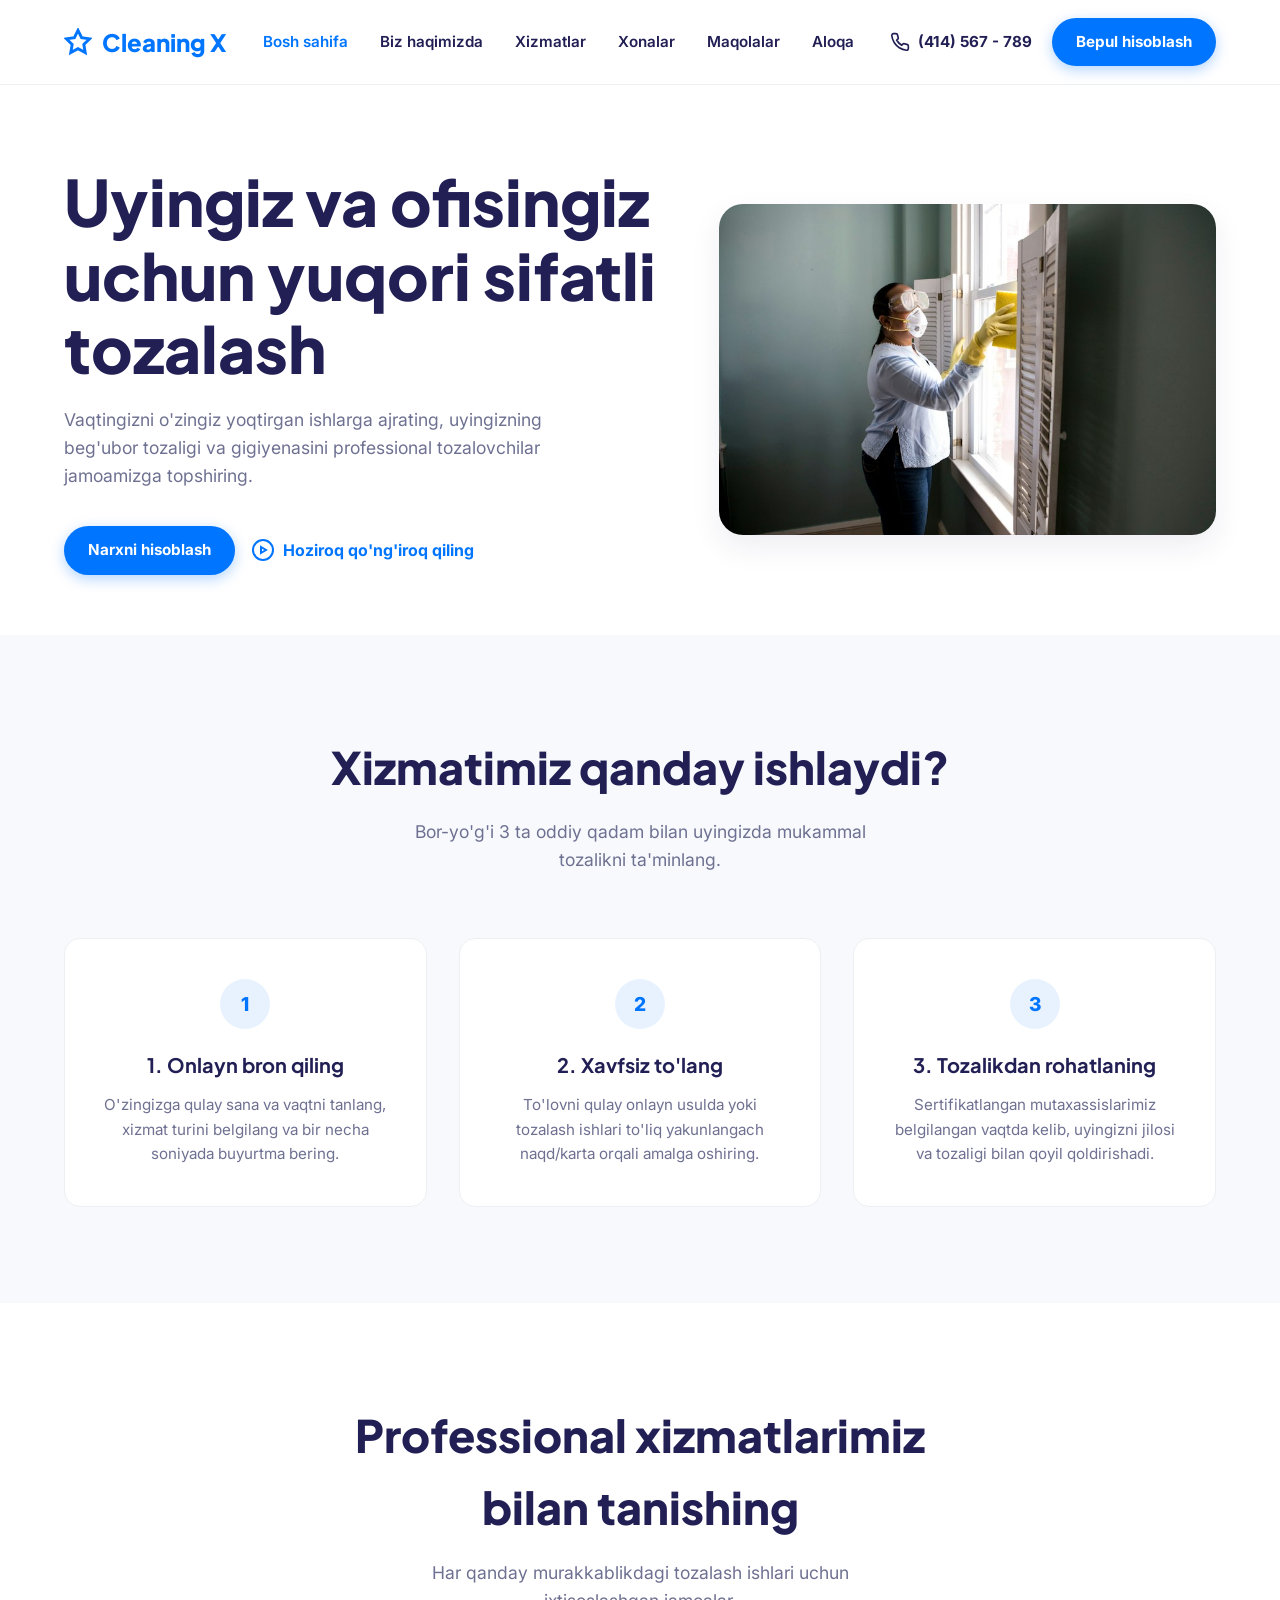
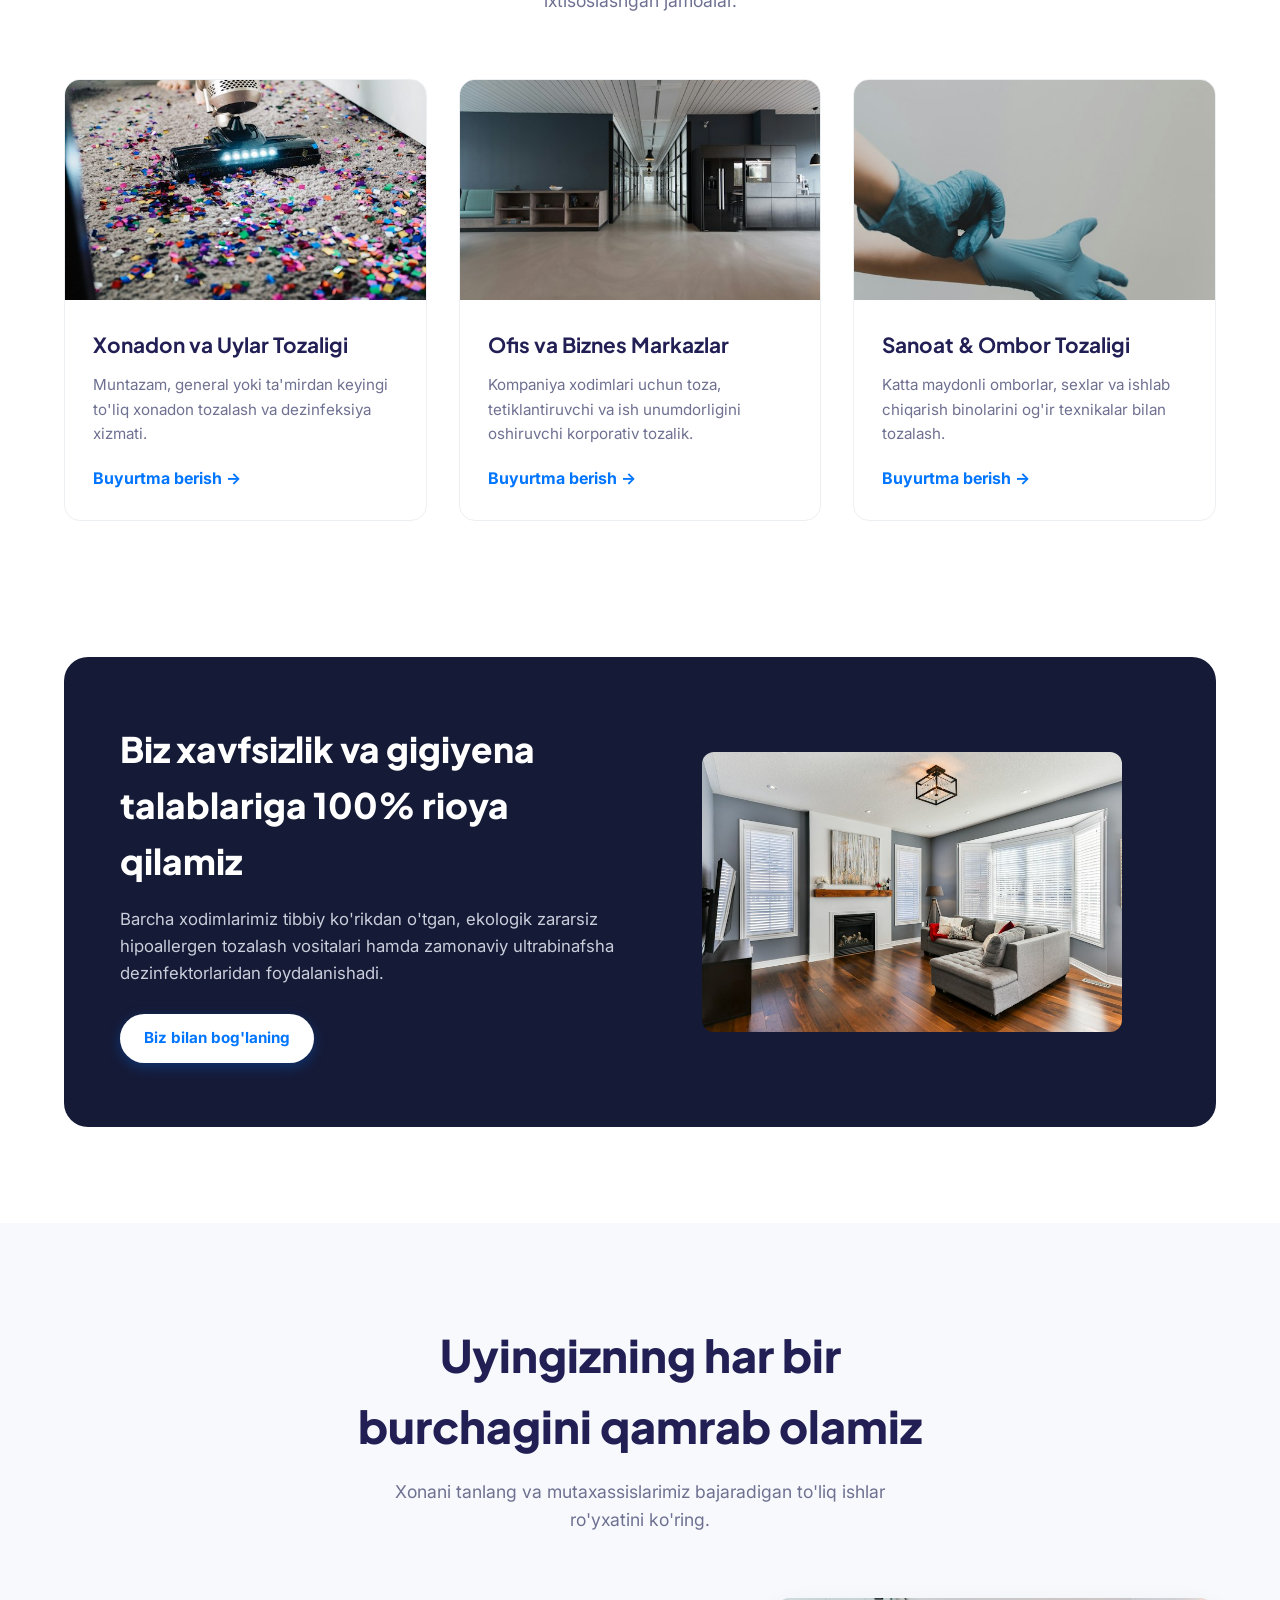
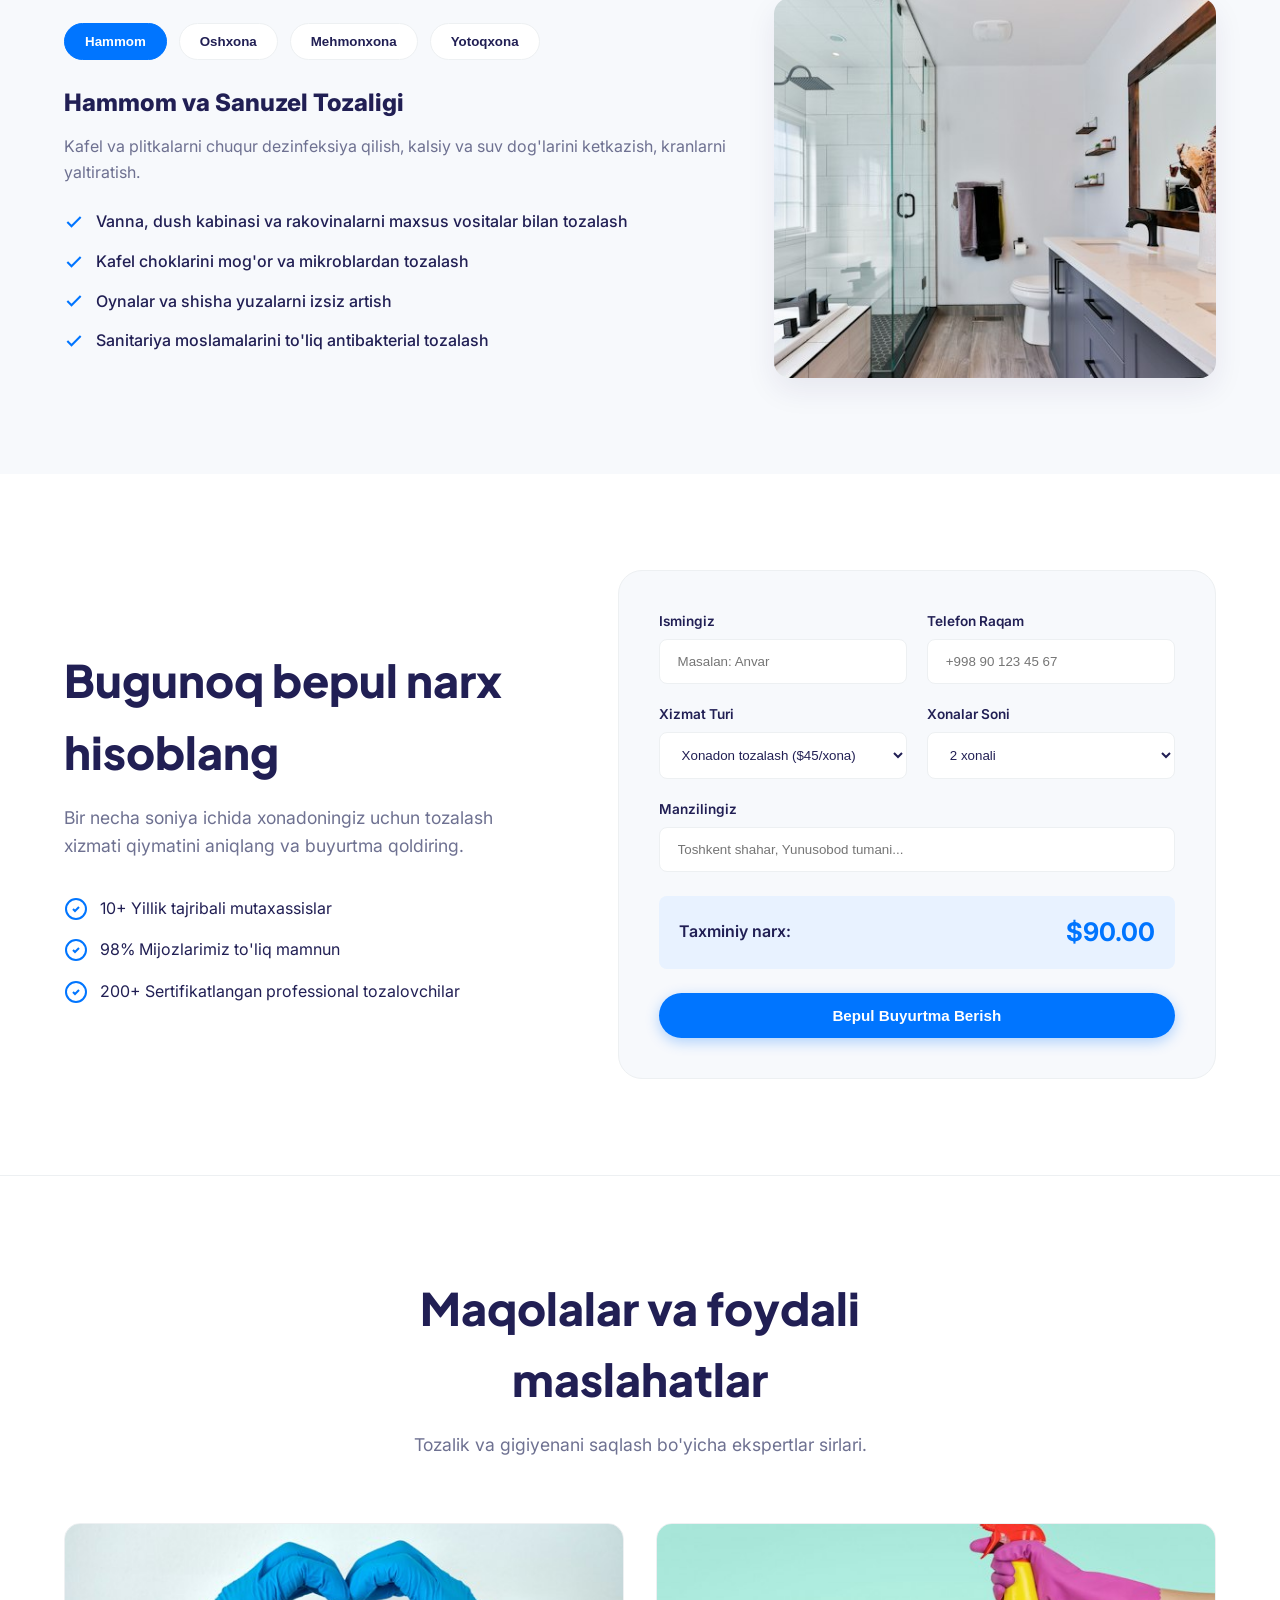
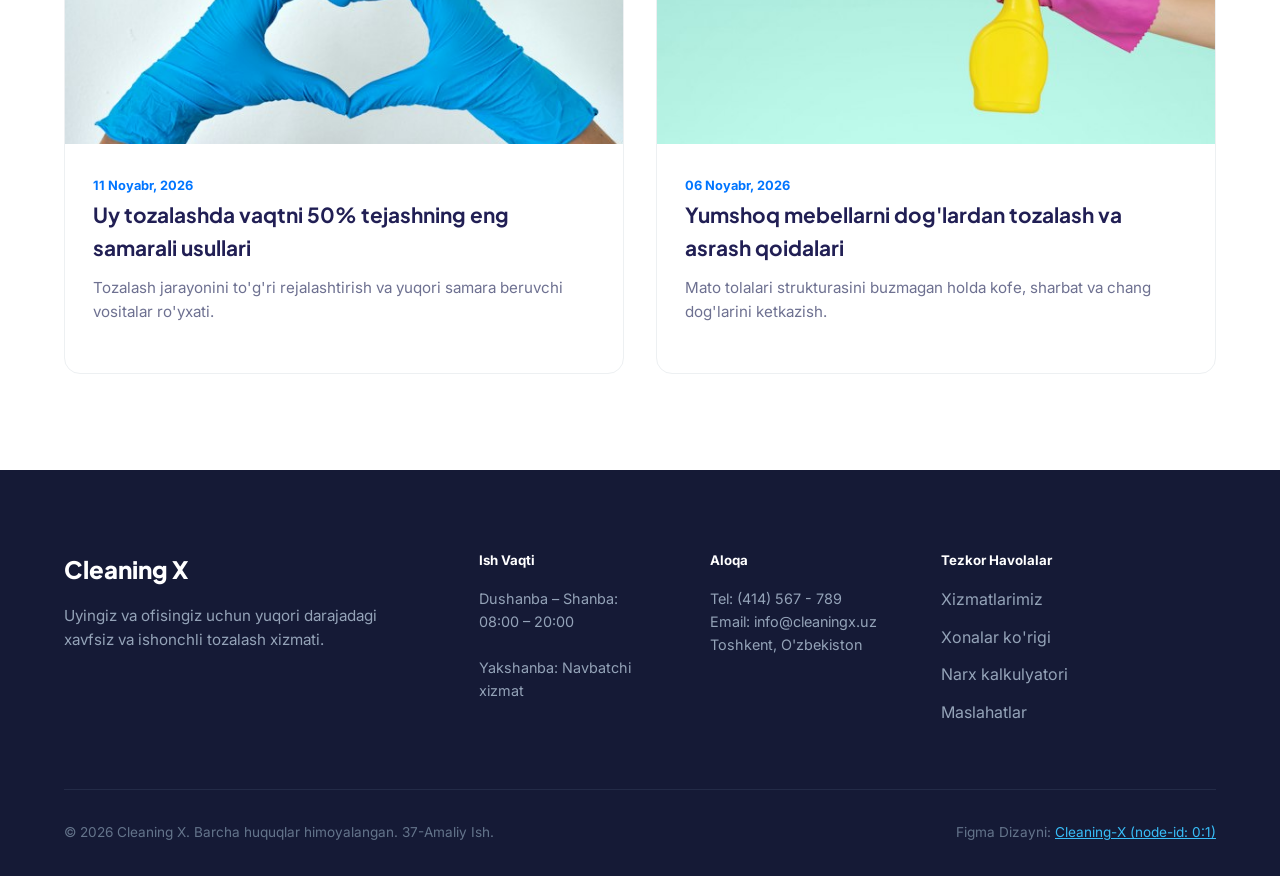
==== index.html @ f3438042 "feat: complete amaliy 37 Cleaning-X platform from Figma design (node-id: 0:1)" ====
<!DOCTYPE html>
<html lang="uz">
<head>
  <meta charset="UTF-8">
  <meta name="viewport" content="width=device-width, initial-scale=1.0">
  <title>Cleaning X — Uylar va Ofislarni Professional Tozalash Xizmati</title>
  <meta name="description" content="Xonadonlar, kottejlar va ofislar uchun professional tozalash, kimyoviy tozalash va dezinfeksiya xizmati — Cleaning X (37-Amaliy Ish).">
  
  <link rel="preconnect" href="https://fonts.googleapis.com">
  <link rel="preconnect" href="https://fonts.gstatic.com" crossorigin>
  <link href="https://fonts.googleapis.com/css2?family=Inter:wght@400;500;600;700&family=Plus+Jakarta+Sans:wght@600;700;800&display=swap" rel="stylesheet">
  
  <link rel="stylesheet" href="css/styles.css">
  <link rel="icon" type="image/png" href="figma_preview.png">
</head>
<body>

  <!-- HEADER -->
  <header class="site-header">
    <div class="container header-inner">
      <a href="index.html" class="logo">
        <svg width="28" height="28" viewBox="0 0 24 24" fill="none" stroke="currentColor" stroke-width="2.5"><polygon points="12 2 15.09 8.26 22 9.27 17 14.14 18.18 21.02 12 17.77 5.82 21.02 7 14.14 2 9.27 8.91 8.26 12 2"/></svg>
        <span>Cleaning X</span>
      </a>

      <ul class="nav-menu">
        <li><a href="index.html" class="nav-link active">Bosh sahifa</a></li>
        <li><a href="#about" class="nav-link">Biz haqimizda</a></li>
        <li><a href="#services" class="nav-link">Xizmatlar</a></li>
        <li><a href="#rooms" class="nav-link">Xonalar</a></li>
        <li><a href="#articles" class="nav-link">Maqolalar</a></li>
        <li><a href="#quote" class="nav-link">Aloqa</a></li>
      </ul>

      <div class="header-right">
        <a href="tel:414567789" class="phone-link">
          <svg width="20" height="20" viewBox="0 0 24 24" fill="none" stroke="currentColor" stroke-width="2"><path d="M22 16.92v3a2 2 0 0 1-2.18 2 19.79 19.79 0 0 1-8.63-3.07 19.5 19.5 0 0 1-6-6 19.79 19.79 0 0 1-3.07-8.67A2 2 0 0 1 4.11 2h3a2 2 0 0 1 2 1.72 12.84 12.84 0 0 0 .7 2.81 2 2 0 0 1-.45 2.11L8.09 9.91a16 16 0 0 0 6 6l1.27-1.27a2 2 0 0 1 2.11-.45 12.84 12.84 0 0 0 2.81.7A2 2 0 0 1 22 16.92z"/></svg>
          (414) 567 - 789
        </a>
        <a href="#quote" class="btn-primary">Bepul hisoblash</a>
      </div>
    </div>
  </header>

  <main>
    <!-- HERO -->
    <section class="hero-section">
      <div class="container hero-grid">
        <div>
          <h1 class="hero-title">
            Uyingiz va ofisingiz uchun yuqori sifatli tozalash
          </h1>
          <p class="hero-desc">
            Vaqtingizni o'zingiz yoqtirgan ishlarga ajrating, uyingizning beg'ubor tozaligi va gigiyenasini professional tozalovchilar jamoamizga topshiring.
          </p>
          <div style="display: flex; gap: 16px; align-items: center;">
            <a href="#quote" class="btn-primary">Narxni hisoblash</a>
            <a href="tel:414567789" style="display: flex; align-items: center; gap: 8px; font-weight: 700; color: var(--color-primary);">
              <svg width="24" height="24" viewBox="0 0 24 24" fill="none" stroke="currentColor" stroke-width="2"><circle cx="12" cy="12" r="10"/><path d="m10 15 5-3-5-3v6Z"/></svg>
              Hoziroq qo'ng'iroq qiling
            </a>
          </div>
        </div>

        <div class="hero-media">
          <img src="assets/cleaner-hero.jpg" alt="Professional tozalash xizmati">
        </div>
      </div>
    </section>

    <!-- QANDAY ISHLAYDI (STEPS) -->
    <section id="about" class="steps-section">
      <div class="container">
        <div class="section-header">
          <h2 class="section-title">Xizmatimiz qanday ishlaydi?</h2>
          <p class="hero-desc" style="margin: 0 auto;">Bor-yo'g'i 3 ta oddiy qadam bilan uyingizda mukammal tozalikni ta'minlang.</p>
        </div>

        <div class="steps-grid">
          <div class="step-card">
            <div class="step-number">1</div>
            <h3 class="step-title">1. Onlayn bron qiling</h3>
            <p class="step-desc">O'zingizga qulay sana va vaqtni tanlang, xizmat turini belgilang va bir necha soniyada buyurtma bering.</p>
          </div>

          <div class="step-card">
            <div class="step-number">2</div>
            <h3 class="step-title">2. Xavfsiz to'lang</h3>
            <p class="step-desc">To'lovni qulay onlayn usulda yoki tozalash ishlari to'liq yakunlangach naqd/karta orqali amalga oshiring.</p>
          </div>

          <div class="step-card">
            <div class="step-number">3</div>
            <h3 class="step-title">3. Tozalikdan rohatlaning</h3>
            <p class="step-desc">Sertifikatlangan mutaxassislarimiz belgilangan vaqtda kelib, uyingizni jilosi va tozaligi bilan qoyil qoldirishadi.</p>
          </div>
        </div>
      </div>
    </section>

    <!-- PROFESSIONAL XIZMATLAR (SERVICES) -->
    <section id="services" class="services-section">
      <div class="container">
        <div class="section-header">
          <h2 class="section-title">Professional xizmatlarimiz bilan tanishing</h2>
          <p class="hero-desc" style="margin: 0 auto;">Har qanday murakkablikdagi tozalash ishlari uchun ixtisoslashgan jamoalar.</p>
        </div>

        <div class="services-grid">
          <div class="service-card">
            <div class="service-thumb"><img src="assets/service-house.jpg" alt="Uy tozalash"></div>
            <div class="service-body">
              <h3 class="service-title">Xonadon va Uylar Tozaligi</h3>
              <p class="service-desc">Muntazam, general yoki ta'mirdan keyingi to'liq xonadon tozalash va dezinfeksiya xizmati.</p>
              <a href="#quote" class="service-link">Buyurtma berish →</a>
            </div>
          </div>

          <div class="service-card">
            <div class="service-thumb"><img src="assets/service-office.jpg" alt="Ofis tozalash"></div>
            <div class="service-body">
              <h3 class="service-title">Ofis va Biznes Markazlar</h3>
              <p class="service-desc">Kompaniya xodimlari uchun toza, tetiklantiruvchi va ish unumdorligini oshiruvchi korporativ tozalik.</p>
              <a href="#quote" class="service-link">Buyurtma berish →</a>
            </div>
          </div>

          <div class="service-card">
            <div class="service-thumb"><img src="assets/service-industrial.jpg" alt="Sanoat tozalash"></div>
            <div class="service-body">
              <h3 class="service-title">Sanoat & Ombor Tozaligi</h3>
              <p class="service-desc">Katta maydonli omborlar, sexlar va ishlab chiqarish binolarini og'ir texnikalar bilan tozalash.</p>
              <a href="#quote" class="service-link">Buyurtma berish →</a>
            </div>
          </div>
        </div>
      </div>
    </section>

    <!-- GIGIYENA VA XAVFSIZLIK BANNERI -->
    <section class="container">
      <div class="safety-banner">
        <div>
          <h2 class="safety-title">Biz xavfsizlik va gigiyena talablariga 100% rioya qilamiz</h2>
          <p class="safety-text">
            Barcha xodimlarimiz tibbiy ko'rikdan o'tgan, ekologik zararsiz hipoallergen tozalash vositalari hamda zamonaviy ultrabinafsha dezinfektorlaridan foydalanishadi.
          </p>
          <a href="tel:414567789" class="btn-primary" style="background: #ffffff; color: var(--color-primary);">Biz bilan bog'laning</a>
        </div>
        <div style="text-align: center;">
          <img src="assets/cleaner-work.jpg" alt="Gigiyena kafolati" style="border-radius: 12px; max-height: 280px; margin: 0 auto;">
        </div>
      </div>
    </section>

    <!-- XONALAR KESIMIDA KO'RISH (ROOM INSPECTOR) -->
    <section id="rooms" class="rooms-section">
      <div class="container">
        <div class="section-header">
          <h2 class="section-title">Uyingizning har bir burchagini qamrab olamiz</h2>
          <p class="hero-desc" style="margin: 0 auto;">Xonani tanlang va mutaxassislarimiz bajaradigan to'liq ishlar ro'yxatini ko'ring.</p>
        </div>

        <div class="rooms-layout">
          <div>
            <div class="rooms-nav">
              <button class="room-tab active" data-room="bath">Hammom</button>
              <button class="room-tab" data-room="kitchen">Oshxona</button>
              <button class="room-tab" data-room="living">Mehmonxona</button>
              <button class="room-tab" data-room="bedroom">Yotoqxona</button>
            </div>

            <h3 id="roomTitle" style="font-size: 1.5rem; font-weight: 800; margin-bottom: 12px;">Hammom va Sanuzel Tozaligi</h3>
            <p id="roomDesc" style="color: var(--color-text-muted); margin-bottom: 20px;">
              Kafel va plitkalarni chuqur dezinfeksiya qilish, kalsiy va suv dog'larini ketkazish, kranlarni yaltiratish.
            </p>

            <ul id="roomChecklist" class="checklist">
              <li>
                <svg width="20" height="20" viewBox="0 0 24 24" fill="none" stroke="currentColor" stroke-width="2.5"><polyline points="20 6 9 17 4 12"/></svg>
                <span>Vanna, dush kabinasi va rakovinalarni maxsus vositalar bilan tozalash</span>
              </li>
              <li>
                <svg width="20" height="20" viewBox="0 0 24 24" fill="none" stroke="currentColor" stroke-width="2.5"><polyline points="20 6 9 17 4 12"/></svg>
                <span>Kafel choklarini mog'or va mikroblardan tozalash</span>
              </li>
              <li>
                <svg width="20" height="20" viewBox="0 0 24 24" fill="none" stroke="currentColor" stroke-width="2.5"><polyline points="20 6 9 17 4 12"/></svg>
                <span>Oynalar va shisha yuzalarni izsiz artish</span>
              </li>
              <li>
                <svg width="20" height="20" viewBox="0 0 24 24" fill="none" stroke="currentColor" stroke-width="2.5"><polyline points="20 6 9 17 4 12"/></svg>
                <span>Sanitariya moslamalarini to'liq antibakterial tozalash</span>
              </li>
            </ul>
          </div>

          <div class="room-media">
            <img id="roomImg" src="assets/room-bathroom.jpg" alt="Hammom tozaligi">
          </div>
        </div>
      </div>
    </section>

    <!-- ONLAYN NARX KALKULYATORI (QUOTE CALCULATOR) -->
    <section id="quote" class="quote-section">
      <div class="container quote-layout">
        <div>
          <h2 class="section-title">Bugunoq bepul narx hisoblang</h2>
          <p class="hero-desc">
            Bir necha soniya ichida xonadoningiz uchun tozalash xizmati qiymatini aniqlang va buyurtma qoldiring.
          </p>
          <div style="margin-top: 32px; display: flex; flex-direction: column; gap: 16px;">
            <div style="display: flex; gap: 12px; align-items: center;">
              <svg width="24" height="24" viewBox="0 0 24 24" fill="none" stroke="#0075ff" stroke-width="2"><circle cx="12" cy="12" r="10"/><path d="m9 12 2 2 4-4"/></svg>
              <span>10+ Yillik tajribali mutaxassislar</span>
            </div>
            <div style="display: flex; gap: 12px; align-items: center;">
              <svg width="24" height="24" viewBox="0 0 24 24" fill="none" stroke="#0075ff" stroke-width="2"><circle cx="12" cy="12" r="10"/><path d="m9 12 2 2 4-4"/></svg>
              <span>98% Mijozlarimiz to'liq mamnun</span>
            </div>
            <div style="display: flex; gap: 12px; align-items: center;">
              <svg width="24" height="24" viewBox="0 0 24 24" fill="none" stroke="#0075ff" stroke-width="2"><circle cx="12" cy="12" r="10"/><path d="m9 12 2 2 4-4"/></svg>
              <span>200+ Sertifikatlangan professional tozalovchilar</span>
            </div>
          </div>
        </div>

        <div class="quote-form-card">
          <form id="cleaningQuoteForm">
            <div class="form-grid">
              <div>
                <label style="font-weight: 600; font-size: 0.85rem; margin-bottom: 6px; display: block;">Ismingiz</label>
                <input type="text" name="name" placeholder="Masalan: Anvar" required>
              </div>

              <div>
                <label style="font-weight: 600; font-size: 0.85rem; margin-bottom: 6px; display: block;">Telefon Raqam</label>
                <input type="tel" name="phone" placeholder="+998 90 123 45 67" required>
              </div>

              <div>
                <label style="font-weight: 600; font-size: 0.85rem; margin-bottom: 6px; display: block;">Xizmat Turi</label>
                <select id="calcService" name="service">
                  <option value="house">Xonadon tozalash ($45/xona)</option>
                  <option value="office">Ofis tozalash ($75/xona)</option>
                  <option value="industrial">Sanoat & Ombor ($120/xona)</option>
                </select>
              </div>

              <div>
                <label style="font-weight: 600; font-size: 0.85rem; margin-bottom: 6px; display: block;">Xonalar Soni</label>
                <select id="calcRooms" name="rooms">
                  <option value="1">1 xonali</option>
                  <option value="2" selected>2 xonali</option>
                  <option value="3">3 xonali</option>
                  <option value="4">4 xonali</option>
                  <option value="5">5+ xonali</option>
                </select>
              </div>

              <div class="form-group-full">
                <label style="font-weight: 600; font-size: 0.85rem; margin-bottom: 6px; display: block;">Manzilingiz</label>
                <input type="text" name="address" placeholder="Toshkent shahar, Yunusobod tumani..." required>
              </div>
            </div>

            <div class="quote-summary-box">
              <span>Taxminiy narx:</span>
              <strong id="calcPrice">$90.00</strong>
            </div>

            <button type="submit" class="btn-primary" style="width: 100%; justify-content: center; padding: 14px;">
              Bepul Buyurtma Berish
            </button>
          </form>
        </div>
      </div>
    </section>

    <!-- MAQOLALAR VA FOYDALI MASLAHATLAR -->
    <section id="articles" class="steps-section" style="background: var(--color-surface); border-top: 1px solid var(--color-border);">
      <div class="container">
        <div class="section-header">
          <h2 class="section-title">Maqolalar va foydali maslahatlar</h2>
          <p class="hero-desc" style="margin: 0 auto;">Tozalik va gigiyenani saqlash bo'yicha ekspertlar sirlari.</p>
        </div>

        <div style="display: grid; grid-template-columns: 1fr 1fr; gap: 32px;">
          <div class="service-card">
            <div class="service-thumb"><img src="assets/blog-1.jpg" alt="Uy tozaligi sirlari"></div>
            <div class="service-body">
              <span style="color: var(--color-primary); font-size: 0.8rem; font-weight: 700;">11 Noyabr, 2026</span>
              <h3 class="service-title">Uy tozalashda vaqtni 50% tejashning eng samarali usullari</h3>
              <p class="service-desc">Tozalash jarayonini to'g'ri rejalashtirish va yuqori samara beruvchi vositalar ro'yxati.</p>
            </div>
          </div>

          <div class="service-card">
            <div class="service-thumb"><img src="assets/blog-2.jpg" alt="Mebellarni parvarishlash"></div>
            <div class="service-body">
              <span style="color: var(--color-primary); font-size: 0.8rem; font-weight: 700;">06 Noyabr, 2026</span>
              <h3 class="service-title">Yumshoq mebellarni dog'lardan tozalash va asrash qoidalari</h3>
              <p class="service-desc">Mato tolalari strukturasini buzmagan holda kofe, sharbat va chang dog'larini ketkazish.</p>
            </div>
          </div>
        </div>
      </div>
    </section>
  </main>

  <!-- FUTER -->
  <footer class="site-footer">
    <div class="container">
      <div class="footer-grid">
        <div class="footer-brand">
          <h4>Cleaning X</h4>
          <p>Uyingiz va ofisingiz uchun yuqori darajadagi xavfsiz va ishonchli tozalash xizmati.</p>
        </div>

        <div>
          <h5 style="color: #ffffff; font-weight: 700; margin-bottom: 16px;">Ish Vaqti</h5>
          <p style="color: #94a3b8; font-size: 0.9rem;">Dushanba – Shanba:<br>08:00 – 20:00<br><br>Yakshanba: Navbatchi xizmat</p>
        </div>

        <div>
          <h5 style="color: #ffffff; font-weight: 700; margin-bottom: 16px;">Aloqa</h5>
          <p style="color: #94a3b8; font-size: 0.9rem;">Tel: (414) 567 - 789<br>Email: info@cleaningx.uz<br>Toshkent, O'zbekiston</p>
        </div>

        <div>
          <h5 style="color: #ffffff; font-weight: 700; margin-bottom: 16px;">Tezkor Havolalar</h5>
          <ul class="footer-links">
            <li><a href="#services">Xizmatlarimiz</a></li>
            <li><a href="#rooms">Xonalar ko'rigi</a></li>
            <li><a href="#quote">Narx kalkulyatori</a></li>
            <li><a href="#articles">Maslahatlar</a></li>
          </ul>
        </div>
      </div>

      <div class="footer-bottom">
        <div>© 2026 Cleaning X. Barcha huquqlar himoyalangan. 37-Amaliy Ish.</div>
        <div>Figma Dizayni: <a href="https://www.figma.com/file/Kdy7qTpYyWzvwBIuSGulqt/Cleaning-X?node-id=0:1" target="_blank" rel="noopener" style="color: #38bdf8; text-decoration: underline;">Cleaning-X (node-id: 0:1)</a></div>
      </div>
    </div>
  </footer>

  <script src="js/main.js"></script>
</body>
</html>
---- css/styles.css ----
/* ==========================================================================
   CLEANING-X — 37-Amaliy Ish — Stylesheet
   Professional Home & Office Cleaning Service Platform
   ========================================================================== */

:root {
  --color-primary: #0075ff;
  --color-primary-dark: #0056bd;
  --color-primary-light: #e8f2ff;
  --color-text: #211f54;
  --color-text-muted: #6e7191;
  --color-bg: #ffffff;
  --color-surface: #ffffff;
  --color-card-bg: #f7f9fc;
  --color-border: #edf0f2;
  --color-navy: #151a36;
  
  --font-family: 'Inter', -apple-system, BlinkMacSystemFont, "Segoe UI", Roboto, sans-serif;
  --font-heading: 'Plus Jakarta Sans', var(--font-family);
  
  --radius-sm: 8px;
  --radius-md: 16px;
  --radius-lg: 24px;
  --shadow-sm: 0 4px 14px rgba(0, 117, 255, 0.06);
  --shadow-md: 0 12px 30px rgba(33, 31, 84, 0.08);
  --transition: all 0.3s ease;
}

[data-theme="dark"] {
  --color-bg: #0d1117;
  --color-surface: #161b22;
  --color-card-bg: #1c2128;
  --color-text: #f0f6fc;
  --color-text-muted: #8b949e;
  --color-border: #30363d;
  --color-navy: #0d1117;
}

*, *::before, *::after {
  box-sizing: border-box;
  margin: 0;
  padding: 0;
}

body {
  background-color: var(--color-bg);
  color: var(--color-text);
  font-family: var(--font-family);
  line-height: 1.6;
}

a {
  color: inherit;
  text-decoration: none;
}

img {
  max-width: 100%;
  height: auto;
  display: block;
}

.container {
  width: 100%;
  max-width: 1200px;
  margin: 0 auto;
  padding: 0 24px;
}

/* ==========================================================================
   HEADER
   ========================================================================== */
.site-header {
  position: sticky;
  top: 0;
  z-index: 100;
  background-color: var(--color-surface);
  border-bottom: 1px solid var(--color-border);
}

.header-inner {
  display: flex;
  align-items: center;
  justify-content: space-between;
  height: 84px;
}

.logo {
  display: flex;
  align-items: center;
  gap: 10px;
  font-family: var(--font-heading);
  font-size: 1.5rem;
  font-weight: 800;
  color: var(--color-primary);
}

.nav-menu {
  display: flex;
  gap: 32px;
  list-style: none;
}

.nav-link {
  font-size: 0.95rem;
  font-weight: 600;
  color: var(--color-text);
  transition: var(--transition);
}

.nav-link:hover,
.nav-link.active {
  color: var(--color-primary);
}

.header-right {
  display: flex;
  align-items: center;
  gap: 20px;
}

.phone-link {
  display: flex;
  align-items: center;
  gap: 8px;
  font-weight: 700;
  font-size: 0.95rem;
  color: var(--color-text);
}

.btn-primary {
  background: var(--color-primary);
  color: #ffffff;
  padding: 12px 24px;
  border-radius: 40px;
  font-weight: 700;
  font-size: 0.95rem;
  border: none;
  cursor: pointer;
  display: inline-flex;
  align-items: center;
  gap: 8px;
  box-shadow: 0 4px 14px rgba(0, 117, 255, 0.3);
  transition: var(--transition);
}

.btn-primary:hover {
  background: var(--color-primary-dark);
  transform: translateY(-2px);
}

/* ==========================================================================
   HERO
   ========================================================================== */
.hero-section {
  padding: 80px 0 60px;
}

.hero-grid {
  display: grid;
  grid-template-columns: 1.1fr 0.9fr;
  align-items: center;
  gap: 48px;
}

.hero-title {
  font-family: var(--font-heading);
  font-size: clamp(2.5rem, 5vw, 4rem);
  font-weight: 800;
  line-height: 1.15;
  margin-bottom: 20px;
}

.hero-desc {
  font-size: 1.1rem;
  color: var(--color-text-muted);
  margin-bottom: 36px;
  max-width: 500px;
}

.hero-media {
  border-radius: var(--radius-lg);
  overflow: hidden;
  box-shadow: var(--shadow-md);
}

/* ==========================================================================
   HOW SERVICE WORKS (STEPS)
   ========================================================================== */
.steps-section {
  padding: 96px 0;
  background-color: var(--color-card-bg);
}

.section-header {
  text-align: center;
  max-width: 640px;
  margin: 0 auto 64px;
}

.section-title {
  font-family: var(--font-heading);
  font-size: clamp(2rem, 3.5vw, 2.8rem);
  font-weight: 800;
  margin-bottom: 16px;
}

.steps-grid {
  display: grid;
  grid-template-columns: repeat(3, 1fr);
  gap: 32px;
}

.step-card {
  background: var(--color-surface);
  border: 1px solid var(--color-border);
  border-radius: var(--radius-md);
  padding: 40px 32px;
  text-align: center;
  transition: var(--transition);
}

.step-card:hover {
  transform: translateY(-6px);
  border-color: var(--color-primary);
  box-shadow: var(--shadow-md);
}

.step-number {
  width: 50px;
  height: 50px;
  border-radius: 50%;
  background: var(--color-primary-light);
  color: var(--color-primary);
  display: flex;
  align-items: center;
  justify-content: center;
  font-weight: 800;
  font-size: 1.2rem;
  margin: 0 auto 20px;
}

.step-title {
  font-family: var(--font-heading);
  font-size: 1.25rem;
  font-weight: 700;
  margin-bottom: 12px;
}

.step-desc {
  font-size: 0.95rem;
  color: var(--color-text-muted);
}

/* ==========================================================================
   SERVICES CARDS
   ========================================================================== */
.services-section {
  padding: 96px 0;
}

.services-grid {
  display: grid;
  grid-template-columns: repeat(3, 1fr);
  gap: 32px;
}

.service-card {
  background: var(--color-surface);
  border: 1px solid var(--color-border);
  border-radius: var(--radius-md);
  overflow: hidden;
  transition: var(--transition);
}

.service-card:hover {
  transform: translateY(-6px);
  border-color: var(--color-primary);
  box-shadow: var(--shadow-md);
}

.service-thumb {
  height: 220px;
}

.service-thumb img {
  width: 100%;
  height: 100%;
  object-fit: cover;
}

.service-body {
  padding: 28px;
}

.service-title {
  font-family: var(--font-heading);
  font-size: 1.3rem;
  font-weight: 700;
  margin-bottom: 12px;
}

.service-desc {
  font-size: 0.95rem;
  color: var(--color-text-muted);
  margin-bottom: 20px;
}

.service-link {
  font-weight: 700;
  color: var(--color-primary);
  display: inline-flex;
  align-items: center;
  gap: 6px;
}

/* ==========================================================================
   SAFETY PROTOCOL BANNER
   ========================================================================== */
.safety-banner {
  background: var(--color-navy);
  color: #ffffff;
  border-radius: var(--radius-lg);
  padding: 64px 56px;
  margin: 40px 0 96px;
  display: grid;
  grid-template-columns: 1fr 1fr;
  align-items: center;
  gap: 48px;
}

.safety-title {
  font-family: var(--font-heading);
  font-size: 2.2rem;
  font-weight: 800;
  margin-bottom: 16px;
}

.safety-text {
  color: #cacedb;
  margin-bottom: 28px;
  font-size: 1.05rem;
}

/* ==========================================================================
   ROOM INSPECTOR (HOUSE CUTAWAY)
   ========================================================================== */
.rooms-section {
  padding: 96px 0;
  background-color: var(--color-card-bg);
}

.rooms-layout {
  display: grid;
  grid-template-columns: 1.2fr 0.8fr;
  gap: 48px;
  align-items: center;
}

.rooms-nav {
  display: flex;
  gap: 12px;
  margin-bottom: 24px;
}

.room-tab {
  padding: 10px 20px;
  border-radius: 30px;
  border: 1px solid var(--color-border);
  background: var(--color-surface);
  color: var(--color-text);
  font-weight: 600;
  cursor: pointer;
  transition: var(--transition);
}

.room-tab.active {
  background: var(--color-primary);
  color: #ffffff;
  border-color: var(--color-primary);
}

.checklist {
  list-style: none;
  display: flex;
  flex-direction: column;
  gap: 14px;
  margin-top: 24px;
}

.checklist li {
  display: flex;
  align-items: center;
  gap: 12px;
  font-weight: 500;
}

.checklist li svg {
  color: var(--color-primary);
  flex-shrink: 0;
}

.room-media {
  border-radius: var(--radius-md);
  overflow: hidden;
  box-shadow: var(--shadow-md);
  height: 380px;
}

.room-media img {
  width: 100%;
  height: 100%;
  object-fit: cover;
}

/* ==========================================================================
   QUOTE CALCULATOR FORM
   ========================================================================== */
.quote-section {
  padding: 96px 0;
}

.quote-layout {
  display: grid;
  grid-template-columns: 0.9fr 1.1fr;
  gap: 64px;
  align-items: center;
}

.quote-form-card {
  background: var(--color-card-bg);
  border: 1px solid var(--color-border);
  border-radius: var(--radius-lg);
  padding: 40px;
}

.form-grid {
  display: grid;
  grid-template-columns: 1fr 1fr;
  gap: 20px;
  margin-bottom: 24px;
}

.form-group-full {
  grid-column: 1 / -1;
}

.quote-form-card input,
.quote-form-card select,
.quote-form-card textarea {
  width: 100%;
  padding: 14px 18px;
  border: 1px solid var(--color-border);
  border-radius: var(--radius-sm);
  background: var(--color-surface);
  color: var(--color-text);
  outline: none;
}

.quote-summary-box {
  background: var(--color-primary-light);
  border-radius: var(--radius-sm);
  padding: 16px 20px;
  display: flex;
  justify-content: space-between;
  align-items: center;
  margin-bottom: 24px;
}

.quote-summary-box span {
  font-weight: 600;
}

.quote-summary-box strong {
  font-size: 1.6rem;
  color: var(--color-primary);
}

/* ==========================================================================
   FOOTER
   ========================================================================== */
.site-footer {
  background: var(--color-navy);
  color: #f8fafc;
  padding: 80px 0 32px;
}

.footer-grid {
  display: grid;
  grid-template-columns: 2fr 1fr 1fr 1.5fr;
  gap: 48px;
  margin-bottom: 64px;
}

.footer-brand h4 {
  font-family: var(--font-heading);
  font-size: 1.5rem;
  font-weight: 800;
  margin-bottom: 16px;
  color: #ffffff;
}

.footer-brand p {
  color: #94a3b8;
  font-size: 0.95rem;
  max-width: 320px;
}

.footer-links {
  list-style: none;
  display: flex;
  flex-direction: column;
  gap: 12px;
}

.footer-links a {
  color: #94a3b8;
}

.footer-links a:hover {
  color: #ffffff;
}

.footer-bottom {
  border-top: 1px solid #232b47;
  padding-top: 32px;
  display: flex;
  justify-content: space-between;
  color: #64748b;
  font-size: 0.85rem;
}

/* Responsive */
@media (max-width: 1024px) {
  .hero-grid,
  .safety-banner,
  .rooms-layout,
  .quote-layout {
    grid-template-columns: 1fr;
  }
  .steps-grid,
  .services-grid {
    grid-template-columns: 1fr;
  }
  .footer-grid {
    grid-template-columns: 1fr 1fr;
  }
}

@media (max-width: 768px) {
  .nav-menu {
    display: none;
  }
  .form-grid {
    grid-template-columns: 1fr;
  }
  .footer-grid {
    grid-template-columns: 1fr;
  }
  .footer-bottom {
    flex-direction: column;
    gap: 16px;
    text-align: center;
  }
}
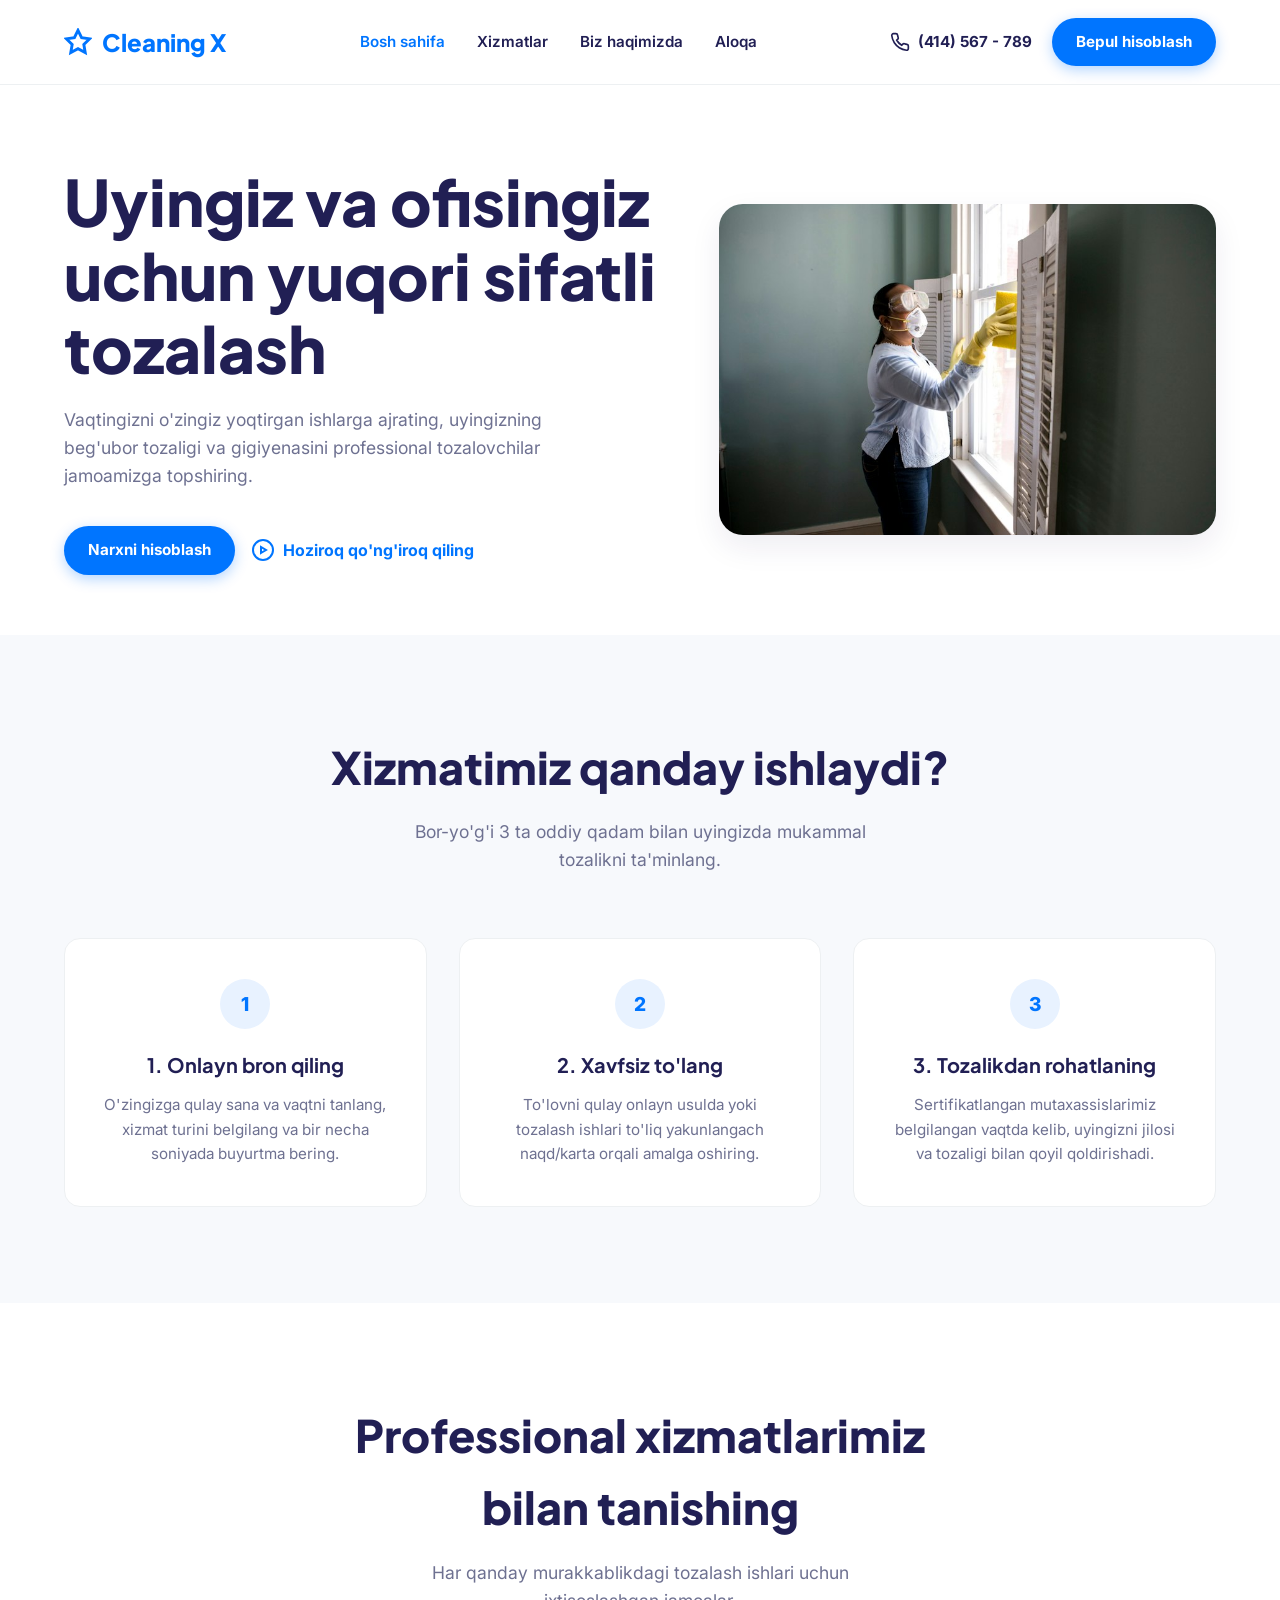
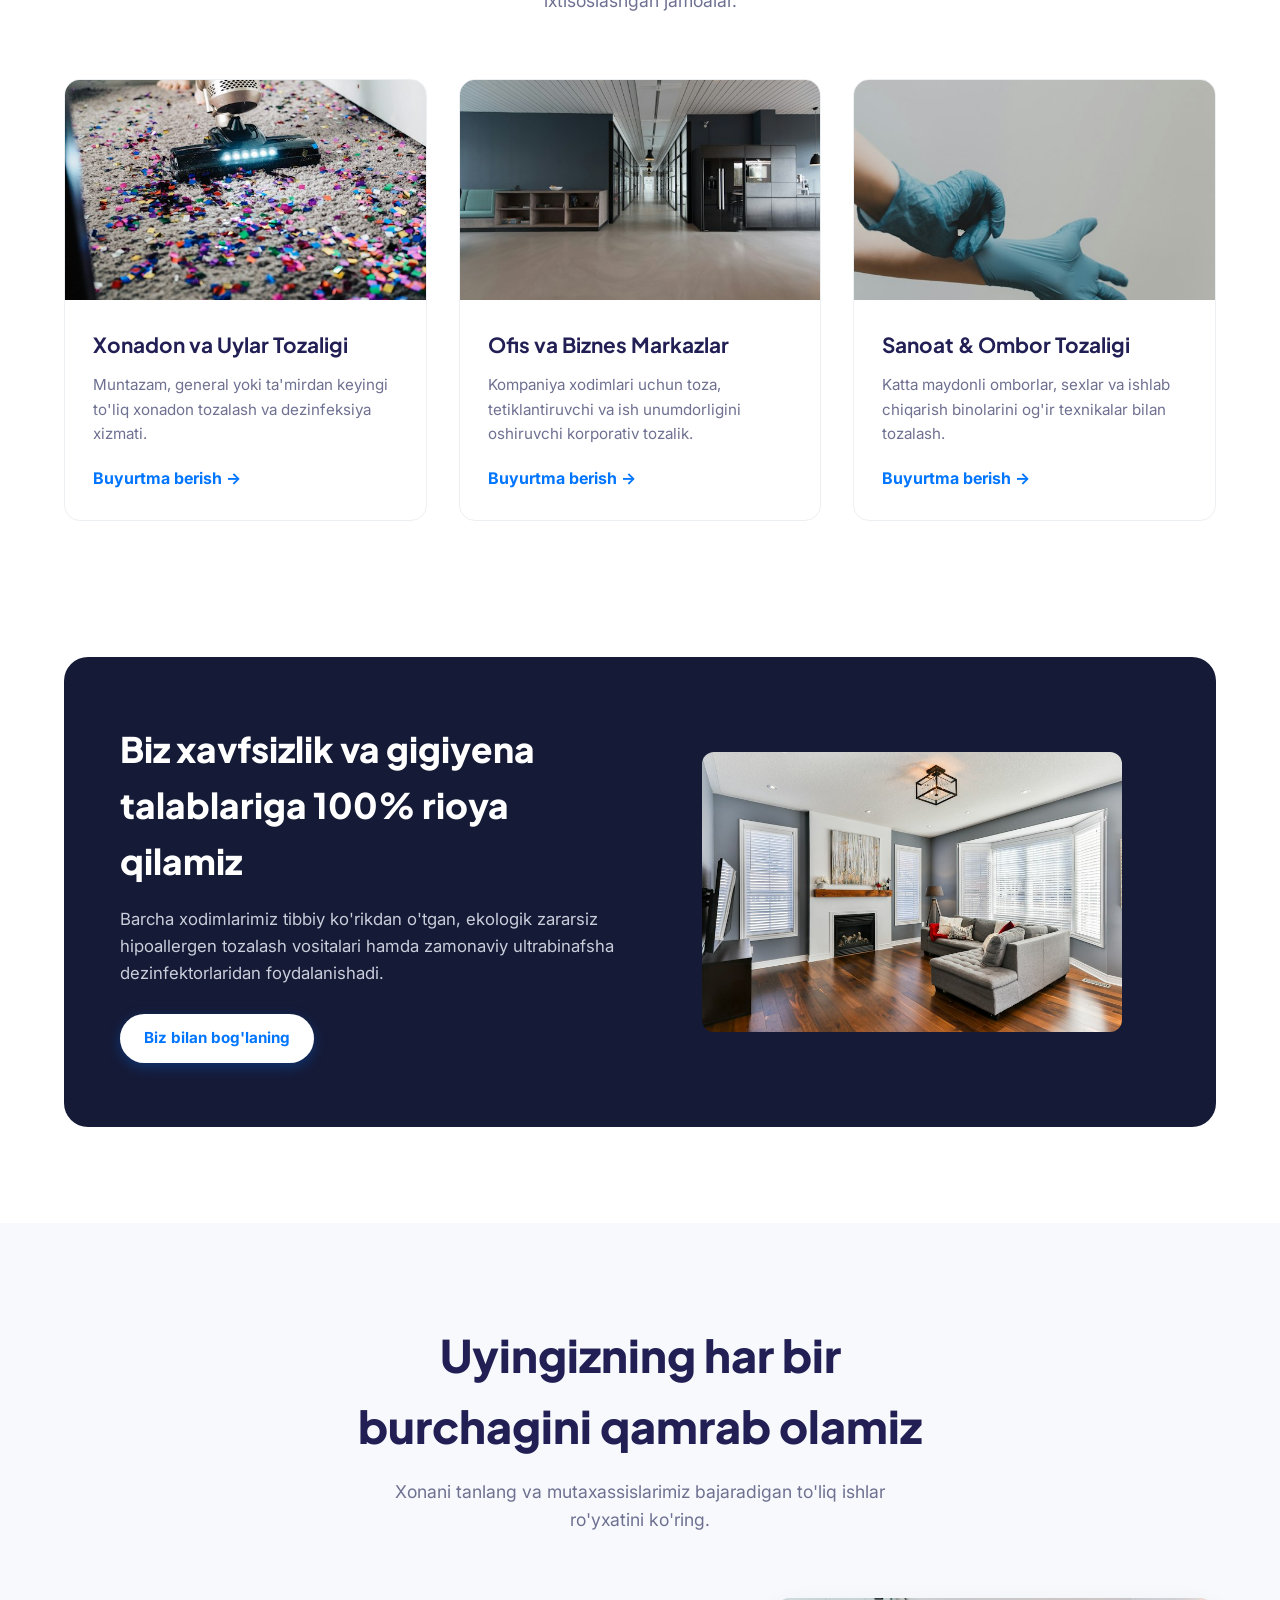
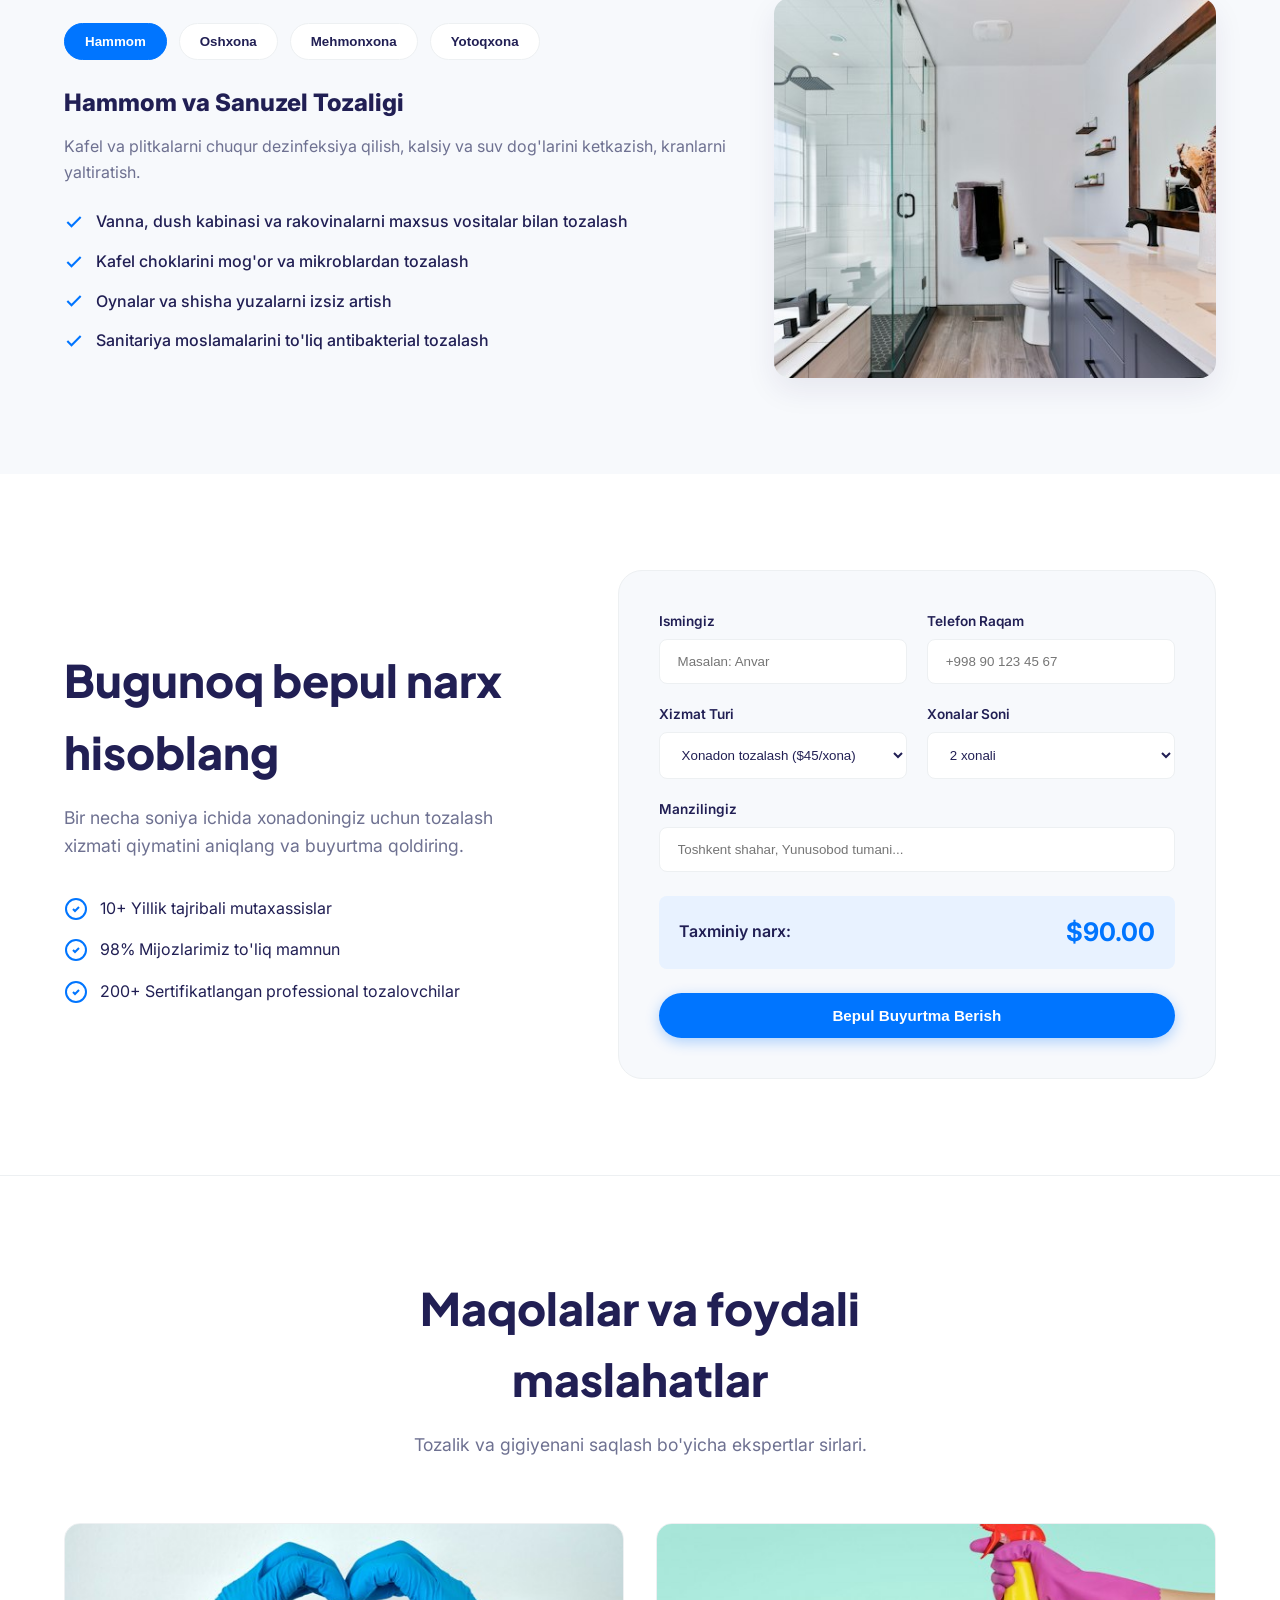
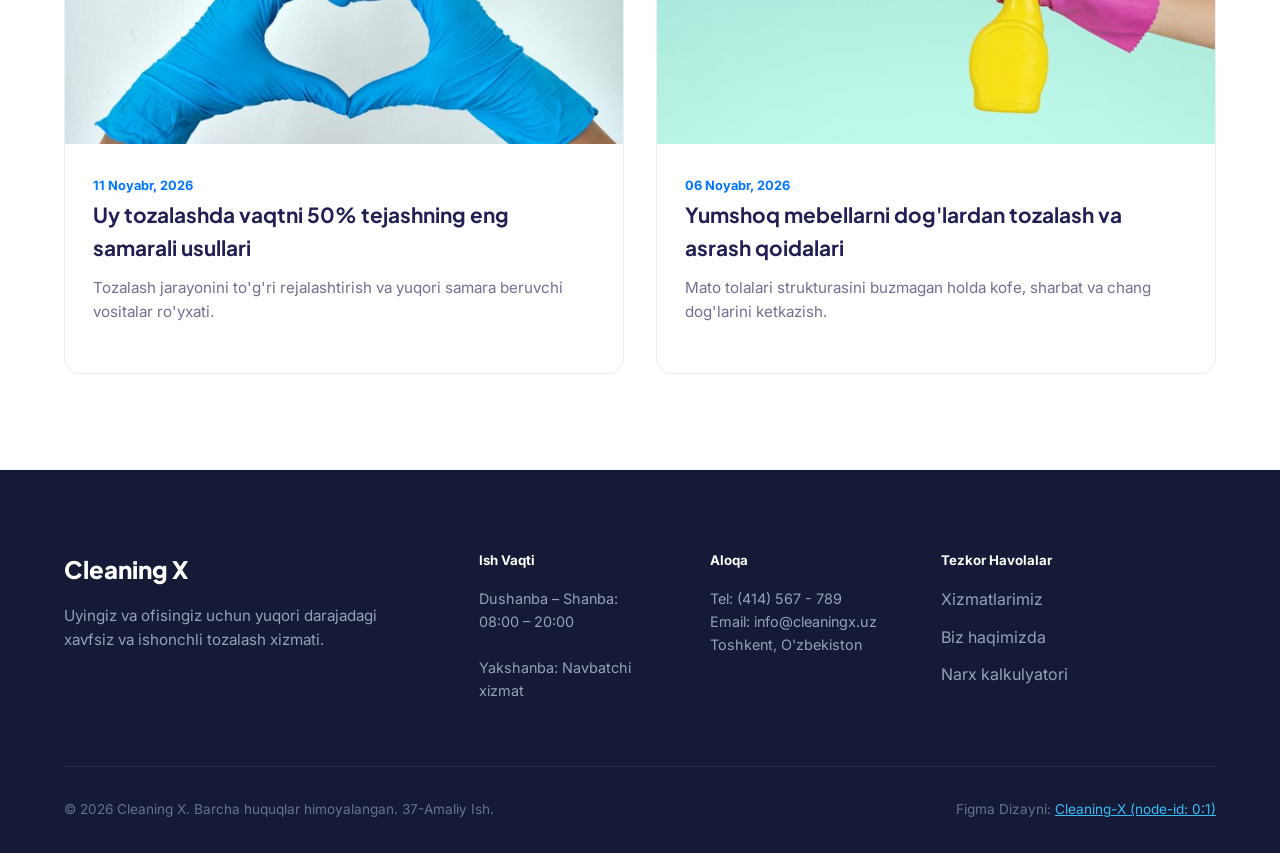
==== commit 15e481ac: "feat: complete multi-page architecture (services, about, contact, 404) for amaliy 37" ====
--- a/index.html
+++ b/index.html
@@ -25,11 +25,9 @@
 
       <ul class="nav-menu">
         <li><a href="index.html" class="nav-link active">Bosh sahifa</a></li>
-        <li><a href="#about" class="nav-link">Biz haqimizda</a></li>
-        <li><a href="#services" class="nav-link">Xizmatlar</a></li>
-        <li><a href="#rooms" class="nav-link">Xonalar</a></li>
-        <li><a href="#articles" class="nav-link">Maqolalar</a></li>
-        <li><a href="#quote" class="nav-link">Aloqa</a></li>
+        <li><a href="services.html" class="nav-link">Xizmatlar</a></li>
+        <li><a href="about.html" class="nav-link">Biz haqimizda</a></li>
+        <li><a href="contact.html" class="nav-link">Aloqa</a></li>
       </ul>
 
       <div class="header-right">
@@ -331,10 +329,9 @@
         <div>
           <h5 style="color: #ffffff; font-weight: 700; margin-bottom: 16px;">Tezkor Havolalar</h5>
           <ul class="footer-links">
-            <li><a href="#services">Xizmatlarimiz</a></li>
-            <li><a href="#rooms">Xonalar ko'rigi</a></li>
-            <li><a href="#quote">Narx kalkulyatori</a></li>
-            <li><a href="#articles">Maslahatlar</a></li>
+            <li><a href="services.html">Xizmatlarimiz</a></li>
+            <li><a href="about.html">Biz haqimizda</a></li>
+            <li><a href="contact.html">Narx kalkulyatori</a></li>
           </ul>
         </div>
       </div>
@@ -349,3 +346,4 @@
   <script src="js/main.js"></script>
 </body>
 </html>
+
--- a/css/styles.css
+++ b/css/styles.css
@@ -563,3 +563,4 @@
     text-align: center;
   }
 }
+
